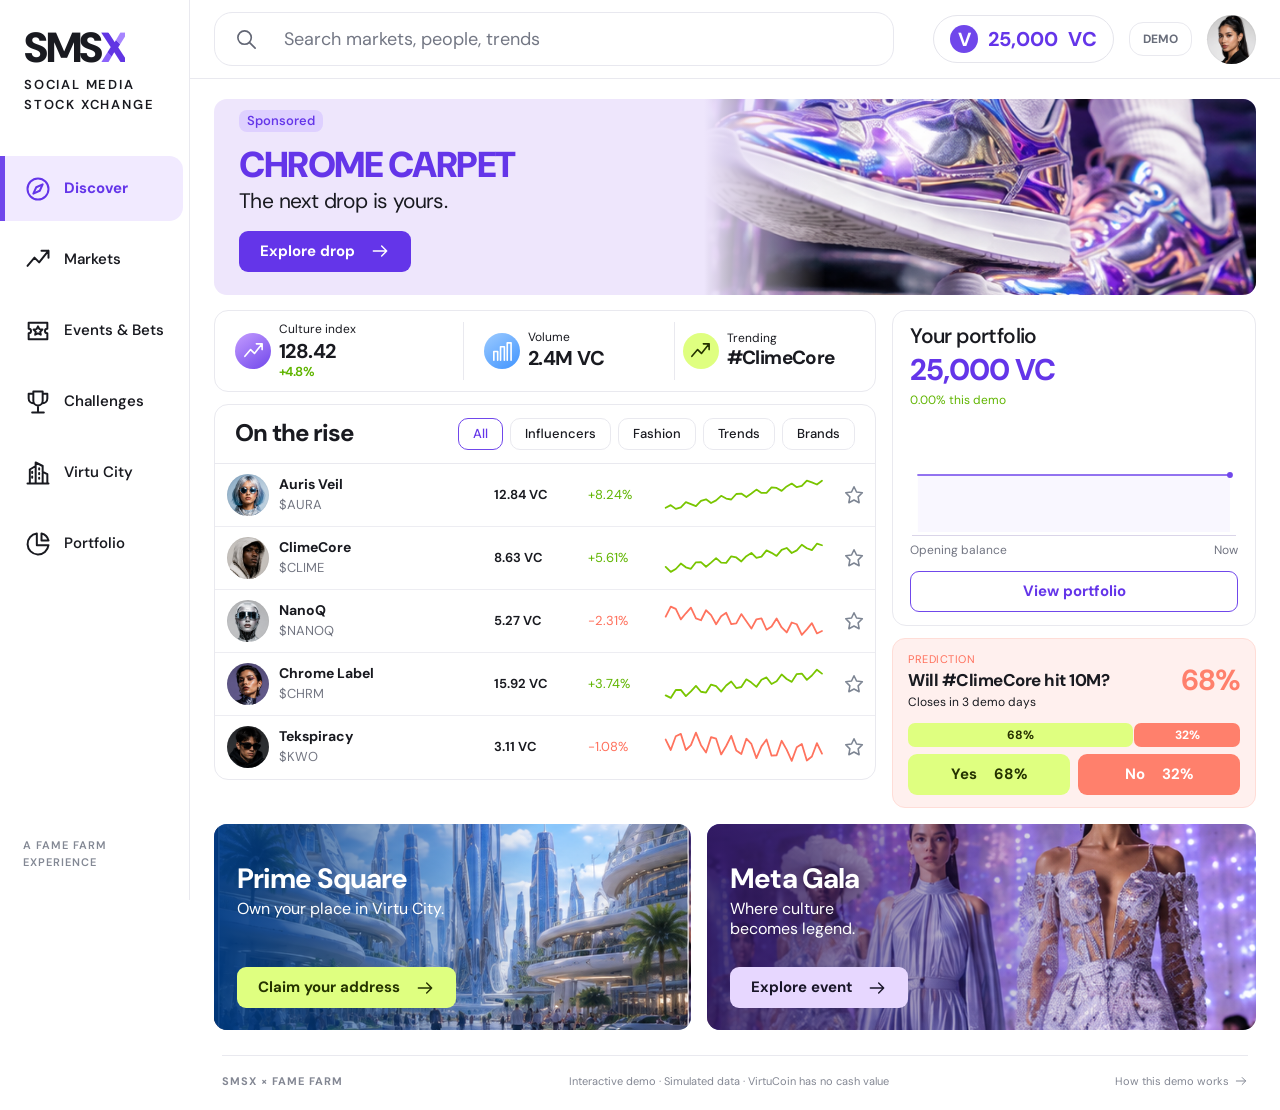
==== smsx/index.html @ 2bdb1ee5 "Add interactive SMSX culture exchange and EgoCorp embed" ====
<!doctype html>
<html lang="en">
<head>
  <meta charset="utf-8">
  <meta name="viewport" content="width=device-width,initial-scale=1">
  <meta name="theme-color" content="#7047eb">
  <meta name="description" content="Explore the Social Media Stock Xchange. Trade culture, back the next trend, and find your place in Virtu City in this interactive Fame Farm demo.">
  <title>SMSX — The Culture Exchange</title>
  <link rel="stylesheet" href="./styles.css">
  <script>if(new URLSearchParams(location.search).has('embed')) document.documentElement.classList.add('embedded');</script>
</head>
<body>
  <div id="app"></div>
  <dialog id="action-dialog" aria-labelledby="dialog-title"></dialog>
  <div id="toast" role="status" aria-live="polite"></div>
  <noscript>This interactive SMSX demo needs JavaScript enabled.</noscript>
  <script type="module" src="./app.mjs"></script>
</body>
</html>
---- smsx/styles.css ----
@import url('https://fonts.googleapis.com/css2?family=DM+Sans:wght@400;450;500;550;600;650;700;750;800;850;900&display=swap');
:root{font-family:'DM Sans',-apple-system,BlinkMacSystemFont,'Segoe UI',sans-serif;color:#191a20;background:#fff;font-synthesis:none;--purple:#7047eb;--purple-dark:#6435e9;--lavender:#eee7ff;--coral:#ff806c;--lime:#dfff80;--line:#e9e9ef;--muted:#727581;--green:#67b900;--ink:#191a20}
*{box-sizing:border-box}
body{margin:0;font-size:15px;line-height:1.5}
button,input,select{font:inherit}
button,a,input,select{-webkit-tap-highlight-color:transparent}
button{cursor:pointer;border:0;background:none;color:inherit}
button:disabled{cursor:default;opacity:.48}
button:focus-visible,a:focus-visible,input:focus-visible,select:focus-visible{outline:3px solid #a38aff;outline-offset:3px}
button{transition:background .15s,box-shadow .15s,transform .15s}
button:not(:disabled):active{transform:translateY(1px)}
a{color:inherit}
h1,h2,h3,p{margin:0}
h1,h2,h3{line-height:1.2;letter-spacing:-.045em}
h1{font-size:32px;font-weight:800}
h2{font-size:23px;font-weight:750}
h3{font-size:19px;font-weight:750}
small{font-size:13px}
.icon{width:23px;height:23px;flex-shrink:0;vertical-align:middle}
.unit{font-weight:inherit;white-space:nowrap}
#app{min-height:100vh}
.embedded #app{min-height:0}
.sidebar{width:218px;position:fixed;left:0;top:0;height:100vh;background:white;border-right:1px solid var(--line);display:flex;flex-direction:column;z-index:5}
.embedded .sidebar{position:absolute;height:100%;min-height:720px}
.brand{display:block;text-decoration:none;font-size:46px;font-weight:900;letter-spacing:-2.5px;line-height:1;margin:27px 30px 42px}
.brand-x{color:var(--purple);display:inline-block;background:linear-gradient(45deg,#8b63fb 35%,#6135e3 35%,#6135e3 66%,#a785ff 66%);background-clip:text;-webkit-background-clip:text;-webkit-text-fill-color:transparent}
.brand small{display:block;font-size:13px;font-weight:600;letter-spacing:1.8px;line-height:1.5;margin-top:6px}
.sidebar nav{display:grid;gap:6px}
.nav-item{display:flex;align-items:center;gap:17px;text-align:left;padding:20px 25px;font-size:16px;font-weight:550;min-height:65px;border-left:5px solid transparent;border-radius:0 14px 14px 0;margin-right:8px;white-space:nowrap}
.nav-item .icon{width:28px;height:28px}
.nav-item:hover{background:#f7f4ff}
.nav-item.active{color:var(--purple-dark);background:#f1eaff;border-left-color:var(--purple);font-weight:700}
.sidebar-foot{margin-top:auto;padding:30px 23px;color:#838894;font-weight:600;letter-spacing:1px;font-size:11px}
.workspace{margin-left:218px;min-width:0}
.topbar{height:79px;border-bottom:1px solid var(--line);display:flex;align-items:center;padding:14px 31px;gap:15px;background:#fff}
.search{height:54px;border:1px solid #e8e8ef;border-radius:18px;display:flex;align-items:center;gap:12px;padding:0 20px;flex:1;max-width:680px;margin-right:auto}
.search .icon{color:#626674}
.search input{width:100%;border:0;outline:0;background:transparent;font-size:18px;color:var(--ink);min-width:0}
.search input::placeholder{color:#737784}
.search-clear{padding:0;display:flex}
.search-clear[hidden]{display:none}
.balance{border:1px solid #e5e5ec;border-radius:30px;padding:8px 16px;display:flex;gap:10px;align-items:center;color:var(--purple-dark);font-size:23px;font-weight:750;white-space:nowrap}
.coin{width:28px;height:28px;border-radius:50%;background:var(--purple);color:white;font-size:19px;display:grid;place-items:center;line-height:1}
.demo-pill{font-size:12px;font-weight:700;border:1px solid var(--line);border-radius:14px;padding:7px 13px;color:#686d7a}
.avatar{width:51px;height:51px;display:inline-block;flex-shrink:0;border-radius:50%;background-image:url('./assets/portraits.png');background-size:300% 200%;background-position:var(--avatar-x) var(--avatar-y);background-color:#e6e4eb;box-shadow:inset 0 0 0 1px #191a2008}
.avatar.account{width:49px;height:49px}
.avatar.big{width:65px;height:65px}
main{padding:20px 32px 0;min-height:660px;max-width:1600px;margin:auto}
.campaign{height:196px;border-radius:13px;position:relative;overflow:hidden;background:#eee6fc;margin-bottom:15px}
.art{position:absolute;inset:0;background-image:url('./assets/editorial.png');background-size:300% auto;background-repeat:no-repeat}
.shoes{background-position:0% 72%}
.city-art{background-position:50% 64%}
.gala-art{background-position:100% 35%}
.campaign-art{left:47%;background-color:#bda3ed}
.campaign-art:after{content:'';position:absolute;inset:0;background:linear-gradient(90deg,#eee6fc,transparent 22%)}
.campaign-copy{position:relative;z-index:1;padding:11px 25px;height:100%;display:flex;align-items:flex-start;flex-direction:column;max-width:70%}
.sponsor-label{background:#ded0ff;color:var(--purple-dark);font-size:13px;border-radius:8px;padding:1px 8px;font-weight:550;margin-bottom:11px}
.campaign h1{color:var(--purple-dark);font-size:44px;font-weight:900;letter-spacing:-1.5px}
.campaign p{font-size:23px;line-height:1.25;margin:2px 0 17px;letter-spacing:-.6px}
.button{display:inline-flex;align-items:center;justify-content:center;gap:15px;min-height:41px;border-radius:9px;padding:9px 20px;font-size:15px;font-weight:700;line-height:1.25;border:1px solid transparent;white-space:normal}
.button .icon{width:20px;height:20px}
.button.purple,.stat-icon.purple,.stat-icon.violet{color:#fff;background:var(--purple-dark)}
.button.purple:hover{background:#5428d0;box-shadow:0 3px 9px #6435e923}
.button.lime,.stat-icon.lime{background:var(--lime);color:#253300}
.button.lime:hover{background:#d1f765}
.button.coral{background:var(--coral);color:#fff}
.button.coral:hover{background:#f46d59}
.button.lavender{background:#e7d7ff;color:#191629}
.button.dark{background:#23212b;color:white}
.button.outline{background:white;color:var(--purple-dark);border-color:var(--purple)}
.button.outline:hover{background:#f5f0ff}
.button.full{width:100%}
.button.small{min-height:34px;padding:7px 14px;font-size:14px}
.discover-grid{display:grid;grid-template-columns:minmax(0,1.82fr) minmax(280px,1fr);gap:16px}
.rise-column,.right-column{min-width:0;display:flex;flex-direction:column;gap:12px}
.panel{border:1px solid var(--line);border-radius:14px;background:#fff;overflow:hidden}
.market-stats{display:grid;grid-template-columns:1.12fr 1fr .9fr;min-height:76px;padding:11px 12px}
.market-stats>div,.market-stats>button{display:flex;align-items:center;gap:13px;position:relative;text-align:left;padding:0 6px}
.market-stats>div:not(:first-child),.market-stats>button{border-left:1px solid var(--line);padding-left:20px}
.stat-icon{width:45px;height:45px;display:inline-flex;align-items:center;justify-content:center;border-radius:50%;flex-shrink:0}
.stat-icon.purple{background:linear-gradient(145deg,#c49cff,#7047eb)}
.stat-icon.blue{background:linear-gradient(145deg,#9dcbff,#4094ff);color:white}
.stat-icon.coral{background:#fff0ea;color:#ff806c}
.stat-icon.lavender{background:#eee7ff;color:var(--purple)}
.market-stats small{display:block;font-size:14px;line-height:1.2;margin-bottom:2px}
.market-stats strong{font-size:23px;line-height:1.2;letter-spacing:-.6px;white-space:nowrap}
.market-stats em{font-style:normal;font-size:13px;font-weight:650;margin-left:4px}
.market-stats>button strong{font-size:19px}
.positive{color:#60b500}
.negative,.coral-text{color:#ff705c}
.panel-heading{display:flex;align-items:center;justify-content:space-between;padding:13px 20px;gap:8px;border-bottom:1px solid var(--line);min-height:51px}
.panel-heading h2{font-size:24px;white-space:nowrap}
.filters{display:flex;gap:7px;flex-wrap:wrap}
.chip{padding:5px 14px;border:1px solid var(--line);border-radius:10px;font-size:13px;font-weight:500;white-space:nowrap}
.chip:hover{background:#f5f1ff}
.chip.selected{border-color:var(--purple);color:var(--purple-dark)}
.market-row,.table-caption{display:grid;grid-template-columns:minmax(180px,1.8fr) minmax(95px,.9fr) minmax(70px,.8fr) minmax(75px,1.25fr) 34px;align-items:center;gap:9px;padding:7px 18px;min-height:63px}
.market-row:not(:last-child){border-bottom:1px solid #ededf2}
.market-row:hover{background:#fcfaff}
.asset-name{display:flex;align-items:center;gap:14px;text-align:left;min-width:0;padding:0}
.asset-name>span:last-child{min-width:0}
.asset-name strong{display:block;font-size:14px;font-weight:700;line-height:1.3}
.asset-name small{display:block;color:#737682;font-size:13px;margin-top:2px}
.market-price{text-align:left;font-size:14px;font-weight:650;padding:0;white-space:nowrap;font-variant-numeric:tabular-nums}
.change{font-size:15px;white-space:nowrap;font-variant-numeric:tabular-nums}
.chart{display:block;width:100%;height:auto;overflow:visible}
.chart-line{fill:none;stroke:currentColor;stroke-width:1.65;stroke-linejoin:round;stroke-linecap:round}
.chart.violet{color:var(--purple)}
.chart.green{color:#79c500}
.chart.coral{color:#ff735e}
.chart.large .chart-line{stroke-width:2}
.chart-fill{fill:currentColor;opacity:.045}
.chart.large{max-height:180px}
.spark-button{padding:0}
.watch{display:grid;place-items:center;padding:5px;color:#7d8593;border-radius:8px}
.watch .icon{width:22px;height:22px}
.watch:hover{background:#f0eaff;color:var(--purple)}
.watch.watched{color:var(--purple)}
.watch.watched .icon{fill:#e7ddff}
.portfolio-card{padding:13px 22px;min-height:290px;display:flex;flex-direction:column}
.portfolio-card h2{font-size:21px;font-weight:550;letter-spacing:-.6px}
.portfolio-amount{font-size:30px;line-height:1.4;color:var(--purple-dark);font-weight:750;letter-spacing:-1px}
.portfolio-change{font-size:12px}
.portfolio-chart{margin:6px 2px 0;flex:1;display:flex;align-items:center;min-height:118px;border-bottom:1px solid #dad5e9}
.portfolio-card .chart.large{height:120px}
.chart-axis{display:flex;justify-content:space-between;color:#727582;font-size:12px;margin:5px 0 12px}
.prediction-card{background:#fff0ee;border:1px solid #ffddd7;border-radius:13px;padding:12px 15px}
.prediction-top{display:flex;gap:12px;align-items:flex-start}
.prediction-icon{display:grid;place-items:center;border:1px solid #ffc9bf;border-radius:50%;width:40px;height:40px;flex-shrink:0;color:var(--coral)}
.prediction-top>div{flex:1}
.prediction-top small{display:block;font-size:11px;letter-spacing:.5px;margin-bottom:2px}
.prediction-top h3{font-size:17px;letter-spacing:-.5px}
.prediction-top p{font-size:12px;margin-top:3px}
.probability{font-size:29px;color:var(--coral);line-height:1.3;align-self:center;letter-spacing:-1px}
.probability-bar{display:flex;margin:12px 0 7px;gap:1px;height:24px;line-height:24px;font-size:12px;font-weight:750;text-align:center}
.probability-bar span:first-child{background:var(--lime);border-radius:7px;color:#273100}
.probability-bar span:last-child{background:var(--coral);border-radius:7px;color:white}
.bet-actions{display:flex;gap:8px}
.bet-actions .button{flex:1;font-size:15px;padding:10px 12px}
.bet-actions .button span{margin-left:2px}
.features{display:grid;grid-template-columns:1fr 1.15fr;gap:16px;margin-top:16px}
.feature{height:206px;border-radius:13px;position:relative;overflow:hidden;background:#b1caff}
.feature .art{left:0}
.feature .art:after{content:'';position:absolute;inset:0}
.city-feature .art:after{background:linear-gradient(90deg,#003c84e8,transparent 70%)}
.gala-feature .art:after{background:linear-gradient(90deg,#2c155cde,transparent 75%)}
.feature-copy{position:relative;z-index:1;color:#fff;padding:38px 23px 22px;display:flex;align-items:flex-start;flex-direction:column;height:100%}
.feature-copy h2{font-size:28px;letter-spacing:-.9px}
.feature-copy p{font-size:16px;line-height:1.25;margin-top:3px}
.feature-copy .button{margin-top:auto}
.app-footer{display:flex;align-items:center;justify-content:space-between;gap:15px;margin:25px 32px 0;padding:17px 0 20px;color:#838793;font-size:11px;border-top:1px solid var(--line)}
.app-footer>span:first-child{font-weight:700;letter-spacing:1px}
.app-footer button{font-size:11px;padding:0;display:flex;align-items:center;gap:5px}
.app-footer .icon{width:14px;height:14px}
.page-heading{display:flex;align-items:center;justify-content:space-between;gap:20px;margin:13px 0 26px}
.page-heading p{color:var(--muted);font-size:16px;margin-top:7px}
.small-tag{display:inline-flex;border-radius:7px;background:#f2eff9;color:#716488;padding:4px 9px;font-size:12px;font-weight:600}
.market-page-grid{display:grid;grid-template-columns:minmax(0,1.9fr) minmax(265px,1fr);gap:20px}
.table-caption{min-height:35px;color:var(--muted);font-size:12px;padding-top:9px;padding-bottom:9px;background:#faf9fc}
.market-page .panel-heading{padding:16px}
.market-page .market-row{min-height:75px}
.mirror-note{padding:23px}
.mirror-note h3{margin:15px 0 7px}
.mirror-note p{font-size:14px;color:var(--muted)}
.text-button{color:var(--purple);font-weight:650;padding:0;display:inline-flex;align-items:center;gap:8px;font-size:14px}
.text-button .icon{width:18px;height:18px}
.mirror-note .text-button{margin-top:20px}
.day-strip{background:#f7f4ff;padding:13px 18px;display:flex;align-items:center;gap:15px;border-radius:10px;margin-bottom:22px;font-size:14px;color:#746d86}
.day-strip strong{color:#4b347c}
.day-strip .text-button{margin-left:auto;font-size:13px}
.live-dot{height:8px;width:8px;border-radius:50%;background:#8bbf37;box-shadow:0 0 0 5px #e4f2cd}
.event-grid{display:grid;grid-template-columns:repeat(3,minmax(0,1fr));gap:20px}
.event-item{min-width:0;border-radius:16px;overflow:hidden;border:1px solid var(--line)}
.event-image{height:160px;position:relative;overflow:hidden;display:flex;align-items:center;justify-content:center;background:#e8daff}
.event-image .art{background-size:300% auto}
.event-image.clime{background:var(--lime);color:#375c00}
.event-image.nano{background:#d7edff;color:#1588df}
.event-image.auris{background:#ffdace;color:#e86950}
.event-image.music{background:#d9d2ff;color:var(--purple)}
.event-symbol{font-size:90px;font-weight:900;font-style:italic;letter-spacing:-8px;line-height:1}
.event-category{position:absolute;bottom:12px;left:14px;background:#ffffffeb;border:1px solid #fff8;border-radius:7px;padding:4px 9px;font-size:12px;font-weight:650}
.event-item .prediction-card{background:#fff;border:0;border-radius:0;padding:18px 15px 15px}
.event-item .prediction-icon{display:none}
.event-item .prediction-top{min-height:79px}
.event-item .prediction-top h3{font-size:19px}
.ad-invitation{display:flex;align-items:center;justify-content:space-between;gap:20px;padding:28px 32px;background:#eee6ff;border-radius:15px;margin:28px 0 5px;color:#44208b}
.ad-invitation p{font-size:14px;margin-top:5px}
.ad-invitation h2{margin-top:9px;font-size:25px}
.sponsored-strip{background:#fff5db;padding:15px 20px;border-radius:10px;display:flex;gap:20px;margin-bottom:20px}
.sponsored-strip span{font-size:12px}
.challenge-intro{background:#f6f7eb;border-radius:15px;padding:24px 28px;display:flex;align-items:center;gap:22px;margin-bottom:25px}
.challenge-intro .stat-icon{width:65px;height:65px}
.challenge-intro h2{font-size:24px}
.challenge-intro p{color:#787965;margin-top:6px}
.challenge-intro>strong{margin-left:auto;white-space:nowrap;font-size:30px;line-height:1.2}
.challenge-intro>strong span{display:block;font-size:12px;font-weight:500;color:var(--muted)}
.challenge-grid{display:grid;grid-template-columns:repeat(3,minmax(0,1fr));gap:20px}
.challenge-card{padding:23px;display:flex;flex-direction:column;align-items:stretch}
.challenge-card-top{display:flex;align-items:center;justify-content:space-between;margin-bottom:27px}
.challenge-card h2{font-size:24px;max-width:210px;min-height:57px}
.challenge-card p{color:var(--muted);font-size:14px;margin:15px 0 23px;min-height:63px}
.reward{font-size:30px;color:var(--purple);letter-spacing:-1px;margin-top:auto}
.reward span{font-size:13px;color:#72677f;letter-spacing:0}
.progress-track{height:7px;border-radius:5px;background:#ede8f8;margin-top:25px;overflow:hidden}
.progress-track span{display:block;height:100%;background:var(--purple)}
.progress-label{display:flex;justify-content:space-between;font-size:12px;color:var(--muted);margin:7px 0 20px}
.challenge-event{margin-top:25px;border-radius:16px;background:var(--lime);padding:35px;display:flex;position:relative;overflow:hidden;align-items:center;gap:35px}
.challenge-event h2{font-size:42px;margin:15px 0 10px}
.challenge-event p{margin-bottom:20px}
.giant-hash{font-size:200px;line-height:.8;color:#aad346;font-weight:900;margin-left:auto;transform:rotate(-12deg)}
.challenge-numbers{display:grid;gap:20px}
.challenge-numbers strong{font-size:27px}
.challenge-numbers span{display:block;font-size:12px;font-weight:500}
.city-overview{height:360px;border-radius:16px;position:relative;overflow:hidden;background:#448dd3}
.city-overview>.art:after{content:'';position:absolute;inset:0;background:linear-gradient(90deg,#03326feb,transparent 90%)}
.city-overview-copy{position:relative;z-index:1;color:white;padding:40px;max-width:70%}
.city-overview-copy h2{font-size:41px;line-height:1.1;margin:18px 0 14px}
.city-overview-copy p{margin-bottom:24px}
.city-overview .small-tag{background:#ffffff29;color:#fff}
.map-pin{position:absolute;display:flex;align-items:center;gap:8px;border-radius:25px;padding:9px 13px;background:white;box-shadow:0 6px 25px #00285040;color:var(--purple);font-size:13px;font-weight:700}
.pin-a{right:18%;bottom:28%}
.pin-b{right:7%;top:22%}
.section-heading{display:flex;align-items:center;justify-content:space-between;gap:15px;margin:30px 0 16px}
.section-heading>span{font-size:13px;color:var(--muted)}
.property-grid{display:grid;grid-template-columns:repeat(3,minmax(0,1fr));gap:20px}
.property-preview{height:170px;position:relative;overflow:hidden;width:100%;display:block}
.property-preview .art{transition:transform .4s}
.property-preview:hover .art{transform:scale(1.07)}
.district-1 .art{filter:hue-rotate(18deg)}
.district-2 .art{filter:hue-rotate(335deg)}
.property-kind{position:absolute;left:14px;bottom:12px;background:#ffffffed;padding:4px 9px;border-radius:7px;font-size:12px;font-weight:650}
.owned-tag{position:absolute;top:12px;right:12px;background:var(--lime);padding:4px 9px;border-radius:7px;font-size:12px;display:flex;align-items:center;gap:4px}
.owned-tag .icon{width:14px;height:14px}
.property-content{padding:18px 20px}
.property-content small{color:var(--purple)}
.property-content h3{margin:5px 0 8px}
.property-content p{font-size:13px;color:var(--muted)}
.property-content p span{padding:0 4px}
.property-content>div{margin-top:19px;display:flex;align-items:center;justify-content:space-between}
.property-content strong{font-size:22px;letter-spacing:-.7px}
.circle-button{border:1px solid var(--line);border-radius:50%;width:36px;height:36px;display:flex;align-items:center;justify-content:center;background:#fff}
.circle-button:hover{background:var(--lavender);color:var(--purple)}
.portfolio-summary{padding:27px;display:grid;grid-template-columns:1.6fr 1.2fr .7fr .7fr;align-items:center;gap:25px}
.portfolio-summary>div>span:first-child{color:var(--muted);font-size:13px;display:block;margin-bottom:7px}
.portfolio-summary h2{font-size:37px;color:var(--purple);margin-bottom:7px}
.portfolio-summary>div>strong{font-size:26px;letter-spacing:-1px}
.portfolio-summary>div>span:last-child{font-size:13px}
.holding-row{display:grid;grid-template-columns:1fr auto 100px;align-items:center;gap:28px;padding:18px 24px}
.holding-row:not(:last-child){border-bottom:1px solid var(--line)}
.holding-row .asset-name strong{font-size:16px}
.holding-row>strong{font-size:19px}
.portfolio-sections{display:grid;grid-template-columns:1fr 1fr;gap:22px}
.activity-row{display:flex;align-items:center;gap:15px;padding:18px 22px;min-height:75px;text-align:left}
.activity-row:not(:last-child){border-bottom:1px solid var(--line)}
.activity-row div{flex:1}
.activity-row strong{font-size:14px;display:block}
.activity-row small{display:block;color:var(--muted);font-size:12px;margin-top:3px}
.activity-row>strong{margin-left:auto;white-space:nowrap}
.activity-row.clickable{width:100%}
.activity-row.clickable:hover{background:#fbf9ff}
.trade-type{color:var(--purple);background:#f3edff;border-radius:9px;padding:9px}
.status{font-size:11px;font-weight:650;padding:6px 9px;border-radius:8px;max-width:130px;text-align:right;background:#f3edff;color:var(--purple)}
.status.won{background:#effad8;color:#56871e}
.status.lost{background:#ffebe6;color:#c15a41}
.empty{text-align:center;padding:38px 20px;color:var(--muted);font-size:14px}
.empty h3{color:var(--ink);margin:15px 0 7px}
.empty .button{margin-top:20px}
.small-empty{padding:26px 20px}
dialog{position:fixed;width:520px;max-width:calc(100% - 28px);max-height:calc(100dvh - 32px);border:1px solid #e7e2f0;border-radius:22px;box-shadow:0 25px 100px #22104435;margin:auto;padding:31px;overflow:auto;color:var(--ink);background:white}
dialog::backdrop{background:#23203461;backdrop-filter:blur(5px)}
.dialog-close{position:absolute;top:14px;right:14px;z-index:3}
dialog h2{font-size:30px;line-height:1.15;margin:13px 25px 9px 0;letter-spacing:-1px}
.dialog-lead{color:var(--muted);font-size:15px;margin:10px 0 22px}
.asset-detail-head{display:flex;gap:15px;align-items:center;margin-top:6px;padding-right:15px}
.asset-detail-head h2{font-size:27px;margin:6px 0 3px}
.asset-detail-head p{font-size:13px;color:var(--muted)}
.asset-detail-head .watch{margin-left:auto;margin-top:30px}
.asset-detail-price{display:flex;gap:17px;align-items:center;margin:23px 0 12px}
.asset-detail-price>strong{font-size:31px;letter-spacing:-1px}
.asset-detail-price>span{font-size:15px;font-weight:650}
.detail-stats{display:flex;justify-content:space-between;gap:14px;border-top:1px solid var(--line);border-bottom:1px solid var(--line);padding:16px 0;margin:17px 0;color:var(--muted);font-size:12px}
.detail-stats strong{display:block;color:var(--ink);font-size:15px;margin-top:3px}
.asset-description{font-size:13px;color:var(--muted);margin:15px 0 23px}
.trade-tabs{display:flex;background:#f4f1f9;border-radius:10px;padding:4px;gap:4px;margin:20px 0}
.trade-tabs button{flex:1;border-radius:7px;padding:8px;font-size:15px;font-weight:650}
.trade-tabs button.selected{background:white;color:var(--purple);box-shadow:0 1px 5px #29134112}
form label{display:flex;justify-content:space-between;gap:10px;font-size:14px;font-weight:650;margin:13px 0 7px}
form label span{font-weight:450;color:var(--muted)}
.quantity-field{display:flex;align-items:center;border:1px solid #dedbe7;border-radius:10px;padding:8px 16px;gap:10px}
.quantity-field input{width:100%;font-size:24px;font-weight:650;border:0;outline:none;min-width:0;padding:4px 0;color:var(--ink);background:transparent}
.quantity-field>span{color:var(--muted);font-size:14px}
.amount-shortcuts{display:flex;gap:8px;margin:9px 0 16px}
.amount-shortcuts button{flex:1;padding:6px;border-radius:7px;background:#f6f3fc;color:#7b6d92;font-size:13px}
.amount-shortcuts button:hover{background:#ebe0ff;color:var(--purple)}
form select,form>input{width:100%;padding:12px 14px;background:white;border:1px solid #dedbe7;border-radius:9px;color:var(--ink);font-size:15px}
.trade-total{display:flex;justify-content:space-between;align-items:center;gap:12px;margin:22px 0 7px;font-size:14px}
.trade-total strong{font-size:24px;letter-spacing:-.8px}
.field-hint{font-size:12px;color:var(--muted);line-height:1.5;margin:6px 0}
.form-error{font-size:13px;color:#c83d30;min-height:18px;margin:10px 0}
.transaction-note{display:block;font-size:11px;color:#8e8a96;text-align:center;margin-top:12px}
dialog .prediction-card{margin-bottom:23px}
.dialog-property-art{height:180px;border-radius:12px;overflow:hidden;position:relative;margin:-7px -7px 25px}
.ad-preview{padding:22px;margin:20px 0;border-radius:12px;background:linear-gradient(110deg,#e9ddff,#e4ddff);color:var(--purple)}
.ad-preview span{font-size:11px}
.ad-preview h3{font-size:28px;overflow-wrap:anywhere;margin:10px 0 4px}
.ad-preview p{color:#8776a5;font-size:13px}
.booking-status{display:flex;align-items:center;gap:8px;font-size:14px;padding:12px;background:#f1fbdc;color:#628a1e;border-radius:9px;margin:15px 0}
.demo-rules p{padding:13px 0;color:var(--muted);font-size:14px;border-bottom:1px solid var(--line)}
.demo-rules strong{color:var(--ink)}
.demo-rules{margin-bottom:20px}
.reset-cancel{margin-top:10px}
#toast{position:fixed;bottom:24px;left:50%;transform:translate(-50%,15px);opacity:0;pointer-events:none;z-index:30;background:#24212e;color:white;border:1px solid #ffffff1a;padding:13px 21px;border-radius:12px;box-shadow:0 8px 30px #18102226;font-size:14px;transition:.2s;max-width:calc(100% - 32px);width:max-content}
#toast.show{opacity:1;transform:translate(-50%,0)}
@media(min-width:1750px){main{padding-top:30px}.campaign{height:225px}.campaign-copy{padding-top:20px}.market-row{min-height:75px}.features .feature{height:245px}}
@media(max-width:1400px) and (min-width:1101px){.sidebar{width:190px}.workspace{margin-left:190px}.brand{margin-left:24px;font-size:42px}.nav-item{padding:17px 19px;gap:12px;font-size:15px}.topbar{padding-left:24px;padding-right:24px}.balance{font-size:20px}main{padding-left:24px;padding-right:24px}.campaign h1{font-size:36px}.campaign p{font-size:21px}.market-stats .stat-icon{width:36px;height:36px}.market-stats strong{font-size:20px}.market-stats>div,.market-stats>button{gap:8px;padding-left:8px}.market-stats small{font-size:12px}.panel-heading{flex-wrap:wrap}.market-row,.table-caption{grid-template-columns:minmax(140px,1.5fr) 87px 62px minmax(55px,1fr) 25px;gap:7px;padding-left:12px;padding-right:12px}.market-row .avatar{width:42px;height:42px}.asset-name{gap:10px}.change{font-size:13px}.market-price{font-size:13px}.portfolio-card{padding-left:17px;padding-right:17px}.prediction-icon{display:none}.market-stats em{display:block;margin-left:0}.market-stats{min-height:82px}.event-grid{grid-template-columns:repeat(2,minmax(0,1fr))}}
@media(max-width:1100px){
 .sidebar,.embedded .sidebar{position:relative;width:100%;height:auto;min-height:0;border-right:0;border-bottom:1px solid var(--line);display:flex;flex-direction:row;align-items:center;padding:12px 18px;gap:24px;overflow:auto}
 .brand{margin:0;font-size:32px;letter-spacing:-1.5px;white-space:nowrap;flex-shrink:0}.brand small,.sidebar-foot{display:none}
 .sidebar nav{display:flex;gap:4px;min-width:0}.nav-item{padding:10px 12px;min-height:40px;font-size:13px;gap:7px;border:0;border-radius:9px;margin:0}.nav-item .icon{width:19px;height:19px}.nav-item.active{border:0}
 .workspace{margin-left:0}.topbar{height:72px;padding:11px 22px;gap:10px}.search{height:47px;border-radius:13px;padding:0 15px}.search input{font-size:15px}.balance{font-size:18px;padding:8px 12px}.coin{width:25px;height:25px;font-size:17px}.avatar.account{width:40px;height:40px}
 main{padding:20px 22px 0}.campaign{height:182px}.campaign-copy{padding:12px 20px}.campaign h1{font-size:34px}.campaign p{font-size:20px}.campaign .button{min-height:37px;font-size:14px}.campaign-art{left:43%}
 .discover-grid{grid-template-columns:minmax(0,1.75fr) minmax(260px,1fr);gap:13px}.panel-heading{padding:12px 14px;flex-wrap:wrap}.panel-heading h2{font-size:22px}.filters{gap:5px}.chip{padding:4px 10px;font-size:12px}
 .market-stats{grid-template-columns:1fr 1fr 1fr;padding:12px 8px}.market-stats .stat-icon{display:none}.market-stats>div,.market-stats>button{padding:0 10px}.market-stats strong{font-size:21px}.market-stats em{display:block;font-size:11px;margin-left:0}.market-stats small{font-size:12px}.market-stats>button strong{font-size:15px}
 .market-row,.table-caption{grid-template-columns:minmax(142px,1.8fr) 78px 57px minmax(45px,1fr) 27px;gap:6px;padding:10px 12px;min-height:65px}.market-row .avatar{width:40px;height:40px}.market-price{font-size:12px}.change{font-size:12px}.asset-name{gap:9px}.asset-name strong{font-size:13px}.asset-name small{font-size:12px}.market-row .watch .icon{width:19px;height:19px}
 .portfolio-card{padding:14px 17px;min-height:279px}.portfolio-card h2{font-size:19px}.portfolio-amount{font-size:29px}.prediction-icon{display:none}.prediction-top h3{font-size:15px}.probability{font-size:25px}.prediction-top{gap:6px}.prediction-card{padding:12px}.prediction-top p{font-size:11px}.bet-actions .button{padding:9px 7px;font-size:13px;gap:5px}
 .features{gap:13px}.feature{height:197px}.feature-copy{padding:27px 19px 20px}.feature-copy h2{font-size:26px}.feature-copy p{font-size:14px}.feature-copy .button{font-size:13px;padding:9px 14px}
 .market-page-grid{grid-template-columns:minmax(0,1.9fr) minmax(250px,1fr)}
 .event-grid{grid-template-columns:repeat(2,minmax(0,1fr))}.event-item .prediction-icon{display:grid}.challenge-grid{gap:14px}.challenge-card{padding:20px}.challenge-card h2{font-size:22px}.challenge-card p{min-height:85px}.challenge-intro h2{font-size:22px}.challenge-intro p{font-size:14px}
 .property-grid{gap:14px}.property-content{padding:16px}.property-content p{font-size:12px}.portfolio-summary{grid-template-columns:1.5fr 1.2fr .7fr .7fr;gap:14px;padding:22px}.portfolio-summary h2{font-size:30px}.portfolio-summary>div>strong{font-size:23px}
 .app-footer{margin:22px 22px 0}.app-footer>span:first-child{display:none}
}
@media(max-width:800px){
 .sidebar{gap:18px}.nav-item{padding:9px 11px}.nav-item .icon{display:none}
 .discover-grid{grid-template-columns:1fr}.right-column{display:grid;grid-template-columns:1fr 1fr;gap:13px}.portfolio-card{min-height:235px}.portfolio-chart{min-height:90px}.portfolio-card .chart.large{height:95px}.right-column>.prediction-card{display:flex;flex-direction:column;justify-content:space-between}.prediction-top h3{font-size:19px}.prediction-top p{margin-top:10px;font-size:12px}.right-column .probability-bar{margin-top:auto}
 .market-stats .stat-icon{display:flex;width:35px;height:35px}.market-stats strong{font-size:20px}.market-stats em{display:inline-block;font-size:11px;margin-left:3px}.market-stats>button strong{font-size:17px}.market-stats small{font-size:12px}.market-stats>div,.market-stats>button{gap:10px}
 .panel-heading{flex-wrap:nowrap}.market-row,.table-caption{grid-template-columns:minmax(160px,1.7fr) minmax(80px,1fr) minmax(65px,.8fr) minmax(75px,1.1fr) 31px;gap:10px;min-height:68px;padding:9px 16px}.market-row .avatar{width:44px;height:44px}.asset-name strong{font-size:14px}.market-price,.change{font-size:14px}
 .campaign h1{font-size:32px}.campaign-art{left:40%}.campaign-copy{max-width:75%}.campaign-art:after{background:linear-gradient(90deg,#eee6fc,transparent 45%)}
 .market-page-grid{grid-template-columns:1fr}.market-page-grid>.right-column{display:none}
 .page-heading h1{font-size:29px}.page-heading p{font-size:14px}.page-heading .button{font-size:13px;gap:7px;padding:9px 13px}
 .challenge-grid{grid-template-columns:1fr}.challenge-card h2{min-height:0;max-width:none}.challenge-card p{min-height:0}.challenge-card-top{margin-bottom:15px}.challenge-card{display:grid;grid-template-columns:1fr auto;column-gap:25px}.challenge-card-top,.challenge-card p,.progress-track,.progress-label,.challenge-card>.button{grid-column:1/-1}.reward{grid-row:2;grid-column:2;font-size:25px;align-self:center;margin:0}.challenge-intro{padding:20px;gap:13px}.challenge-intro h2{font-size:20px}.challenge-intro .stat-icon{width:48px;height:48px}
 .challenge-event{padding:25px;gap:20px}.giant-hash{font-size:125px}.challenge-event h2{font-size:34px}
 .city-overview{height:320px}.city-overview-copy{padding:28px;max-width:85%}.city-overview-copy h2{font-size:34px}.map-pin{font-size:0;padding:10px}.map-pin span{display:none}.pin-a{bottom:17%;right:14%}.pin-b{top:20%;right:7%}
 .property-grid{grid-template-columns:repeat(2,minmax(0,1fr))}.property-content p{font-size:13px}
 .portfolio-summary{grid-template-columns:1fr 1fr;row-gap:24px}.portfolio-summary h2{font-size:34px}.portfolio-sections{grid-template-columns:1fr;gap:0}
}
@media(max-width:520px){
 body{font-size:14px}.sidebar,.embedded .sidebar{display:block;padding:14px 0 0;overflow:visible}.brand{font-size:34px;display:block;padding:0 18px;margin-bottom:13px}.sidebar nav{overflow:auto;padding:0 12px 12px;gap:5px}.nav-item{padding:8px 11px;min-height:36px;flex-shrink:0;font-size:12px}
 .topbar{height:auto;flex-wrap:wrap;padding:12px 17px;gap:8px}.search{order:2;width:100%;max-width:none;flex-basis:100%;height:43px;padding:0 13px;margin-top:5px}.search input{font-size:14px}.search .icon{width:19px;height:19px}.balance{margin-left:auto;font-size:16px;padding:5px 11px;min-height:35px}.coin{width:23px;height:23px;font-size:15px}.demo-pill{font-size:10px;padding:5px 9px}.avatar.account{width:32px;height:32px}.topbar:before{content:'The culture exchange.';font-size:12px;color:var(--muted);margin-right:auto}
 main{padding:14px 14px 0;min-height:540px}.campaign{height:172px;border-radius:11px;margin-bottom:12px}.campaign-copy{padding:13px 14px;max-width:87%}.campaign h1{font-size:26px;letter-spacing:-.8px}.campaign p{font-size:17px;max-width:170px;margin-top:6px;margin-bottom:11px}.campaign-art{left:43%}.campaign-art:after{background:linear-gradient(90deg,#eee6fc,transparent 50%)}.campaign .sponsor-label{font-size:10px;margin-bottom:10px}.campaign .button{font-size:12px;min-height:34px;padding:7px 12px;gap:9px}
 .market-stats{min-height:70px;padding:12px 3px;grid-template-columns:1.05fr .95fr 1fr}.market-stats .stat-icon{display:none}.market-stats>div,.market-stats>button{padding:0 10px}.market-stats small{font-size:11px}.market-stats strong{font-size:18px}.market-stats em{display:block;font-size:10px;margin-left:0}.market-stats>button strong{font-size:14px;letter-spacing:-.4px}
 .panel-heading{display:block;padding:13px 13px 10px}.panel-heading h2{font-size:21px;margin-bottom:10px}.filters{gap:5px;flex-wrap:nowrap;overflow:auto;padding-bottom:2px}.chip{font-size:11px;padding:5px 9px;border-radius:8px}
 .market-row,.table-caption{grid-template-columns:minmax(133px,1.5fr) 71px 54px 24px;gap:6px;min-height:68px;padding:10px 11px}.market-row .avatar{width:38px;height:38px}.market-row .asset-name{gap:8px}.asset-name strong{font-size:12px;letter-spacing:-.2px}.asset-name small{font-size:11px}.market-price{font-size:12px}.change{font-size:11px}.spark-button,.table-caption span:nth-child(4){display:none}.watch{padding:2px}.watch .icon{width:18px;height:18px}
 .right-column{grid-template-columns:1fr;gap:12px}.portfolio-card{padding:15px 17px;min-height:0;display:grid;grid-template-columns:1fr 1fr;column-gap:18px}.portfolio-card h2{font-size:16px}.portfolio-amount{font-size:27px;grid-column:1;grid-row:2}.portfolio-change{grid-column:1;font-size:11px}.portfolio-chart{grid-column:2;grid-row:1/4;min-height:85px;margin-top:0}.portfolio-card .chart.large{height:70px}.chart-axis{display:none}.portfolio-card .button{grid-column:1/-1;min-height:37px;margin-top:13px;font-size:13px}
 .right-column>.prediction-card{padding:15px}.prediction-top h3{font-size:17px}.prediction-top p{font-size:11px;margin-top:3px}.probability{font-size:28px}.prediction-icon{display:grid;width:37px;height:37px}.prediction-top{gap:10px}.right-column .probability-bar{margin-top:12px}.bet-actions .button{font-size:14px;min-height:38px}
 .features{grid-template-columns:1fr;gap:12px;margin-top:12px}.feature{height:185px}.feature-copy{padding:26px 20px 18px}.feature-copy h2{font-size:26px}.feature-copy p{font-size:14px}.feature-copy .button{font-size:13px}
 .app-footer{margin:18px 14px 0;display:block;padding:15px 0;text-align:center;font-size:10px}.app-footer>span:nth-child(2){display:block;font-size:10px}.app-footer button{margin:9px auto 0;font-size:11px}
 .page-heading{align-items:flex-start;margin:6px 0 20px;gap:12px;flex-wrap:wrap}.page-heading h1{font-size:29px}.page-heading p{font-size:13px}.page-heading .button{font-size:12px;min-height:35px;padding:8px 11px}
 .day-strip{gap:9px;font-size:11px;padding:12px;flex-wrap:wrap}.day-strip .text-button{font-size:11px;margin-left:0}.day-strip .live-dot{height:6px;width:6px}.day-strip>span:not(.live-dot){display:none}
 .event-grid{grid-template-columns:1fr;gap:16px}.event-image{height:155px}.event-item .prediction-top{min-height:60px}.event-item .prediction-top h3{font-size:19px}.event-item .prediction-icon{display:grid}.event-item .prediction-card{padding:17px}
 .ad-invitation{padding:22px;display:block}.ad-invitation>.button{margin-top:18px;font-size:13px}.ad-invitation p{font-size:13px}.ad-invitation h2{font-size:23px}
 .challenge-intro{display:block;padding:20px}.challenge-intro>.stat-icon{display:none}.challenge-intro h2{font-size:22px}.challenge-intro>strong{display:block;font-size:24px;margin-top:18px}.challenge-intro>strong span{display:inline;margin-left:9px}
 .challenge-card{display:block;padding:22px}.challenge-card h2{font-size:23px}.challenge-card p{margin:12px 0 20px}.reward{font-size:28px}.challenge-event{display:block}.challenge-event h2{font-size:36px}.giant-hash{position:absolute;right:10px;top:33px;font-size:115px;opacity:.35;pointer-events:none}.challenge-event>div{position:relative;z-index:1}.challenge-numbers{display:flex;gap:35px;margin-top:25px}.challenge-numbers strong{font-size:24px}
 .city-overview{height:290px}.city-overview-copy{padding:24px;max-width:96%}.city-overview-copy h2{font-size:30px;margin:17px 0 13px}.city-overview-copy p{font-size:12px;max-width:205px;margin-bottom:20px}.city-overview-copy .button{font-size:12px}.pin-a{right:9%;bottom:13%}.pin-b{right:6%;top:18%}
 .section-heading{margin:24px 0 13px}.section-heading h2{font-size:22px}.section-heading>span{font-size:11px}.section-heading .text-button{font-size:12px}
 .property-grid{grid-template-columns:1fr;gap:16px}.property-preview{height:190px}.property-content{padding:18px 20px}.property-content h3{font-size:23px}.property-content p{font-size:13px}
 .portfolio-summary{padding:19px;gap:20px 13px}.portfolio-summary h2{font-size:27px}.portfolio-summary>div>strong{font-size:23px}.portfolio-summary>div>span:first-child{font-size:11px}.portfolio-summary>div>span:last-child{font-size:11px}
 .holding-row{grid-template-columns:1fr auto;gap:12px;padding:16px}.holding-row .asset-name strong{font-size:14px}.holding-row .avatar{width:41px;height:41px}.holding-row>strong{font-size:16px}.holding-row>.button{grid-column:2;font-size:12px}
 .activity-row{padding:15px;gap:10px}.activity-row strong{font-size:13px}.status{font-size:10px;max-width:109px}.trade-type{padding:7px}.trade-type .icon{width:19px;height:19px}
 dialog{padding:25px 21px;max-width:calc(100% - 20px);border-radius:18px;max-height:calc(100dvh - 20px)}dialog h2{font-size:26px}.asset-detail-head{gap:12px}.avatar.big{width:56px;height:56px}.asset-detail-head h2{font-size:23px}.asset-detail-head .small-tag{font-size:10px}.asset-detail-price>strong{font-size:28px}.detail-stats strong{font-size:14px}.detail-stats{font-size:11px;gap:10px}.dialog-lead{font-size:14px}.dialog-close{top:10px;right:10px}.transaction-note{font-size:10px}
}
@media(prefers-reduced-motion:reduce){*,*:before,*:after{transition:none!important;animation:none!important;scroll-behavior:auto!important}}
@media(max-width:520px){
 .sidebar nav,.filters{scrollbar-width:none}.sidebar nav::-webkit-scrollbar,.filters::-webkit-scrollbar{display:none}
 .topbar .avatar.account{display:none}
 .topbar:before{font-size:11px}
 .campaign-art:after{background:linear-gradient(90deg,#eee6fc,rgba(238,230,252,.75) 32%,transparent 83%)}
}
@media(max-width:380px){
 .topbar:before{content:'Culture exchange';font-size:10px}
 .topbar{padding-left:14px;padding-right:14px;gap:6px}
 .balance{font-size:15px;padding:5px 8px}.balance .coin{width:20px;height:20px}
 .market-row,.table-caption{grid-template-columns:minmax(112px,1fr) 65px 48px 21px;gap:4px;padding:9px}
 .market-row .avatar{width:32px;height:32px}.market-row .asset-name{gap:6px}
 .asset-name strong{font-size:11px}.change{font-size:10px}
 .portfolio-amount{font-size:23px;white-space:nowrap}
}
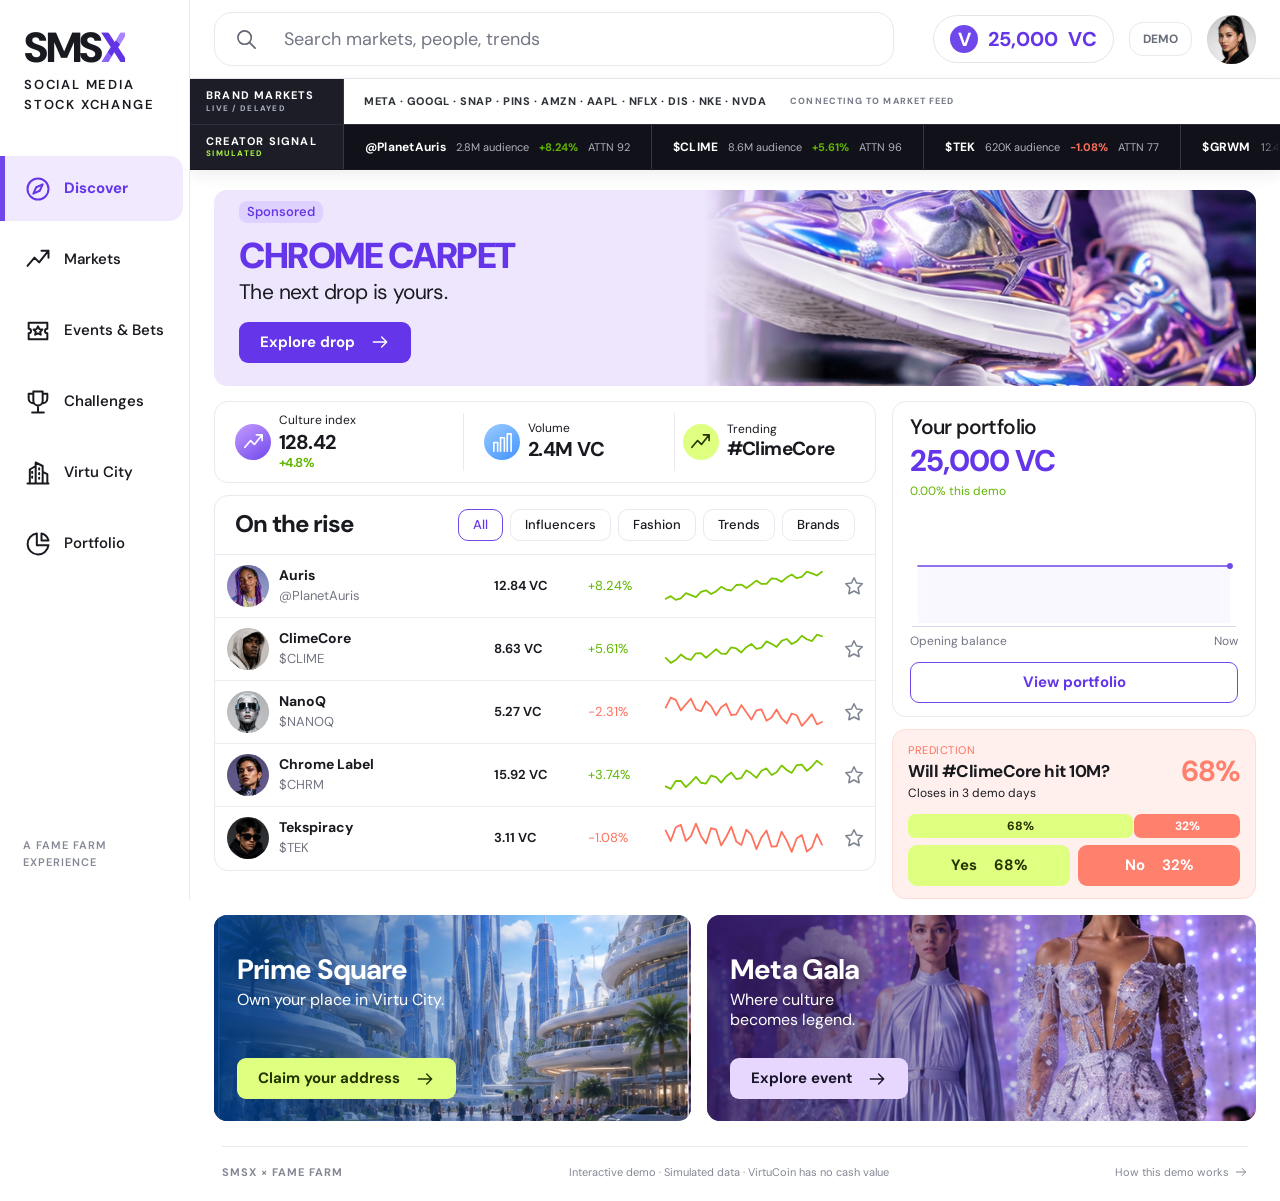
==== commit a5e2b7b6: "Add live brand ticker and NanoQ DNA market" ====
--- a/smsx/index.html
+++ b/smsx/index.html
@@ -7,6 +7,7 @@
   <meta name="description" content="Explore the Social Media Stock Xchange. Trade culture, back the next trend, and find your place in Virtu City in this interactive Fame Farm demo.">
   <title>SMSX — The Culture Exchange</title>
   <link rel="stylesheet" href="./styles.css">
+  <script type="module" src="https://www.tradingview-widget.com/w/en/tv-ticker-tape.js"></script>
   <script>if(new URLSearchParams(location.search).has('embed')) document.documentElement.classList.add('embedded');</script>
 </head>
 <body>
--- a/smsx/styles.css
+++ b/smsx/styles.css
@@ -45,6 +45,25 @@
 .avatar{width:51px;height:51px;display:inline-block;flex-shrink:0;border-radius:50%;background-image:url('./assets/portraits.png');background-size:300% 200%;background-position:var(--avatar-x) var(--avatar-y);background-color:#e6e4eb;box-shadow:inset 0 0 0 1px #191a2008}
 .avatar.account{width:49px;height:49px}
 .avatar.big{width:65px;height:65px}
+.avatar.auris-portrait{background-image:none;object-fit:cover;object-position:50% 40%}
+.exchange-board{border-bottom:1px solid #171822;background:#111219;color:#fff;box-shadow:0 5px 15px #15152212}
+.tape-row{display:grid;grid-template-columns:154px minmax(0,1fr);min-height:45px;align-items:center}
+.tape-row+.tape-row{border-top:1px solid #2d2e39}
+.tape-label{height:100%;padding:7px 16px;display:flex;flex-direction:column;justify-content:center;background:#1c1d26;border-right:1px solid #343641;letter-spacing:.08em;position:relative;z-index:2}
+.tape-label strong{font-size:11px;line-height:1.2;color:#fff}
+.tape-label small{font-size:8px;line-height:1.4;color:#a8f43d;font-weight:800;letter-spacing:.16em}
+.public-tape .tape-label small{color:#a8aebd}
+.tradingview-shell{height:45px;overflow:hidden;background:#fff;position:relative}
+.market-fallback{position:absolute;inset:0;display:flex;align-items:center;gap:24px;padding:0 20px;color:#31333b;font-size:11px;font-weight:800;letter-spacing:.05em;white-space:nowrap}
+.market-fallback span{color:#777c89;font-size:9px;letter-spacing:.12em}
+tv-ticker-tape{display:block;width:100%;min-height:45px;position:relative;z-index:1}
+.culture-window{overflow:hidden;min-width:0;mask-image:linear-gradient(90deg,transparent,#000 2%,#000 98%,transparent);-webkit-mask-image:linear-gradient(90deg,transparent,#000 2%,#000 98%,transparent)}
+.culture-track{display:flex;align-items:center;width:max-content;animation:culture-scroll 32s linear infinite;will-change:transform}
+.culture-repeat{display:contents}
+.culture-quote{height:44px;display:flex;align-items:center;gap:10px;padding:0 21px;border-right:1px solid #343641;white-space:nowrap;font-size:11px;color:#aeb1bc;font-variant-numeric:tabular-nums}
+.culture-quote strong{color:#fff;font-size:12px;letter-spacing:.02em}
+.culture-quote b{font-size:11px}
+@keyframes culture-scroll{to{transform:translateX(-50%)}}
 main{padding:20px 32px 0;min-height:660px;max-width:1600px;margin:auto}
 .campaign{height:196px;border-radius:13px;position:relative;overflow:hidden;background:#eee6fc;margin-bottom:15px}
 .art{position:absolute;inset:0;background-image:url('./assets/editorial.png');background-size:300% auto;background-repeat:no-repeat}
@@ -175,7 +194,12 @@
 .event-image .art{background-size:300% auto}
 .event-image.clime{background:var(--lime);color:#375c00}
 .event-image.nano{background:#d7edff;color:#1588df}
-.event-image.auris{background:#ffdace;color:#e86950}
+.event-image.nano-dna{background:radial-gradient(circle at 25% 20%,#a8f43d 0 3%,transparent 4%),radial-gradient(circle at 75% 75%,#55dcff 0 4%,transparent 5%),repeating-linear-gradient(135deg,#061c2d 0 13px,#0b3147 13px 26px);color:#baf75a}
+.event-image.nano-dna:before,.event-image.nano-dna:after{content:'';position:absolute;width:115px;height:115px;border:5px solid currentColor;border-left-color:transparent;border-right-color:transparent;border-radius:50%;transform:rotate(45deg);opacity:.38}
+.event-image.nano-dna:after{transform:rotate(-45deg);color:#55dcff}
+.event-image.nano-dna .event-symbol{position:relative;z-index:1;text-shadow:0 0 25px #a8f43d80}
+.event-image.auris{background:#b7acd8;color:#e86950}
+.event-portrait{display:block;width:100%;height:100%;object-fit:contain}
 .event-image.music{background:#d9d2ff;color:var(--purple)}
 .event-symbol{font-size:90px;font-weight:900;font-style:italic;letter-spacing:-8px;line-height:1}
 .event-category{position:absolute;bottom:12px;left:14px;background:#ffffffeb;border:1px solid #fff8;border-radius:7px;padding:4px 9px;font-size:12px;font-weight:650}
@@ -224,10 +248,9 @@
 .section-heading>span{font-size:13px;color:var(--muted)}
 .property-grid{display:grid;grid-template-columns:repeat(3,minmax(0,1fr));gap:20px}
 .property-preview{height:170px;position:relative;overflow:hidden;width:100%;display:block}
-.property-preview .art{transition:transform .4s}
-.property-preview:hover .art{transform:scale(1.07)}
-.district-1 .art{filter:hue-rotate(18deg)}
-.district-2 .art{filter:hue-rotate(335deg)}
+.property-image{display:block;width:100%;height:100%;object-fit:cover;object-position:center;background:#252334}
+.property-preview .property-image{transition:transform .4s}
+.property-preview:hover .property-image{transform:scale(1.07)}
 .property-kind{position:absolute;left:14px;bottom:12px;background:#ffffffed;padding:4px 9px;border-radius:7px;font-size:12px;font-weight:650}
 .owned-tag{position:absolute;top:12px;right:12px;background:var(--lime);padding:4px 9px;border-radius:7px;font-size:12px;display:flex;align-items:center;gap:4px}
 .owned-tag .icon{width:14px;height:14px}
@@ -346,6 +369,7 @@
 @media(max-width:520px){
  body{font-size:14px}.sidebar,.embedded .sidebar{display:block;padding:14px 0 0;overflow:visible}.brand{font-size:34px;display:block;padding:0 18px;margin-bottom:13px}.sidebar nav{overflow:auto;padding:0 12px 12px;gap:5px}.nav-item{padding:8px 11px;min-height:36px;flex-shrink:0;font-size:12px}
  .topbar{height:auto;flex-wrap:wrap;padding:12px 17px;gap:8px}.search{order:2;width:100%;max-width:none;flex-basis:100%;height:43px;padding:0 13px;margin-top:5px}.search input{font-size:14px}.search .icon{width:19px;height:19px}.balance{margin-left:auto;font-size:16px;padding:5px 11px;min-height:35px}.coin{width:23px;height:23px;font-size:15px}.demo-pill{font-size:10px;padding:5px 9px}.avatar.account{width:32px;height:32px}.topbar:before{content:'The culture exchange.';font-size:12px;color:var(--muted);margin-right:auto}
+ .tape-row{grid-template-columns:104px minmax(0,1fr);min-height:39px}.tape-label{padding:6px 10px}.tape-label strong{font-size:9px}.tape-label small{font-size:7px}.tradingview-shell{height:39px}tv-ticker-tape{min-height:39px}.culture-quote{height:38px;padding:0 15px;gap:8px;font-size:10px}.culture-quote strong,.culture-quote b{font-size:10px}
  main{padding:14px 14px 0;min-height:540px}.campaign{height:172px;border-radius:11px;margin-bottom:12px}.campaign-copy{padding:13px 14px;max-width:87%}.campaign h1{font-size:26px;letter-spacing:-.8px}.campaign p{font-size:17px;max-width:170px;margin-top:6px;margin-bottom:11px}.campaign-art{left:43%}.campaign-art:after{background:linear-gradient(90deg,#eee6fc,transparent 50%)}.campaign .sponsor-label{font-size:10px;margin-bottom:10px}.campaign .button{font-size:12px;min-height:34px;padding:7px 12px;gap:9px}
  .market-stats{min-height:70px;padding:12px 3px;grid-template-columns:1.05fr .95fr 1fr}.market-stats .stat-icon{display:none}.market-stats>div,.market-stats>button{padding:0 10px}.market-stats small{font-size:11px}.market-stats strong{font-size:18px}.market-stats em{display:block;font-size:10px;margin-left:0}.market-stats>button strong{font-size:14px;letter-spacing:-.4px}
  .panel-heading{display:block;padding:13px 13px 10px}.panel-heading h2{font-size:21px;margin-bottom:10px}.filters{gap:5px;flex-wrap:nowrap;overflow:auto;padding-bottom:2px}.chip{font-size:11px;padding:5px 9px;border-radius:8px}
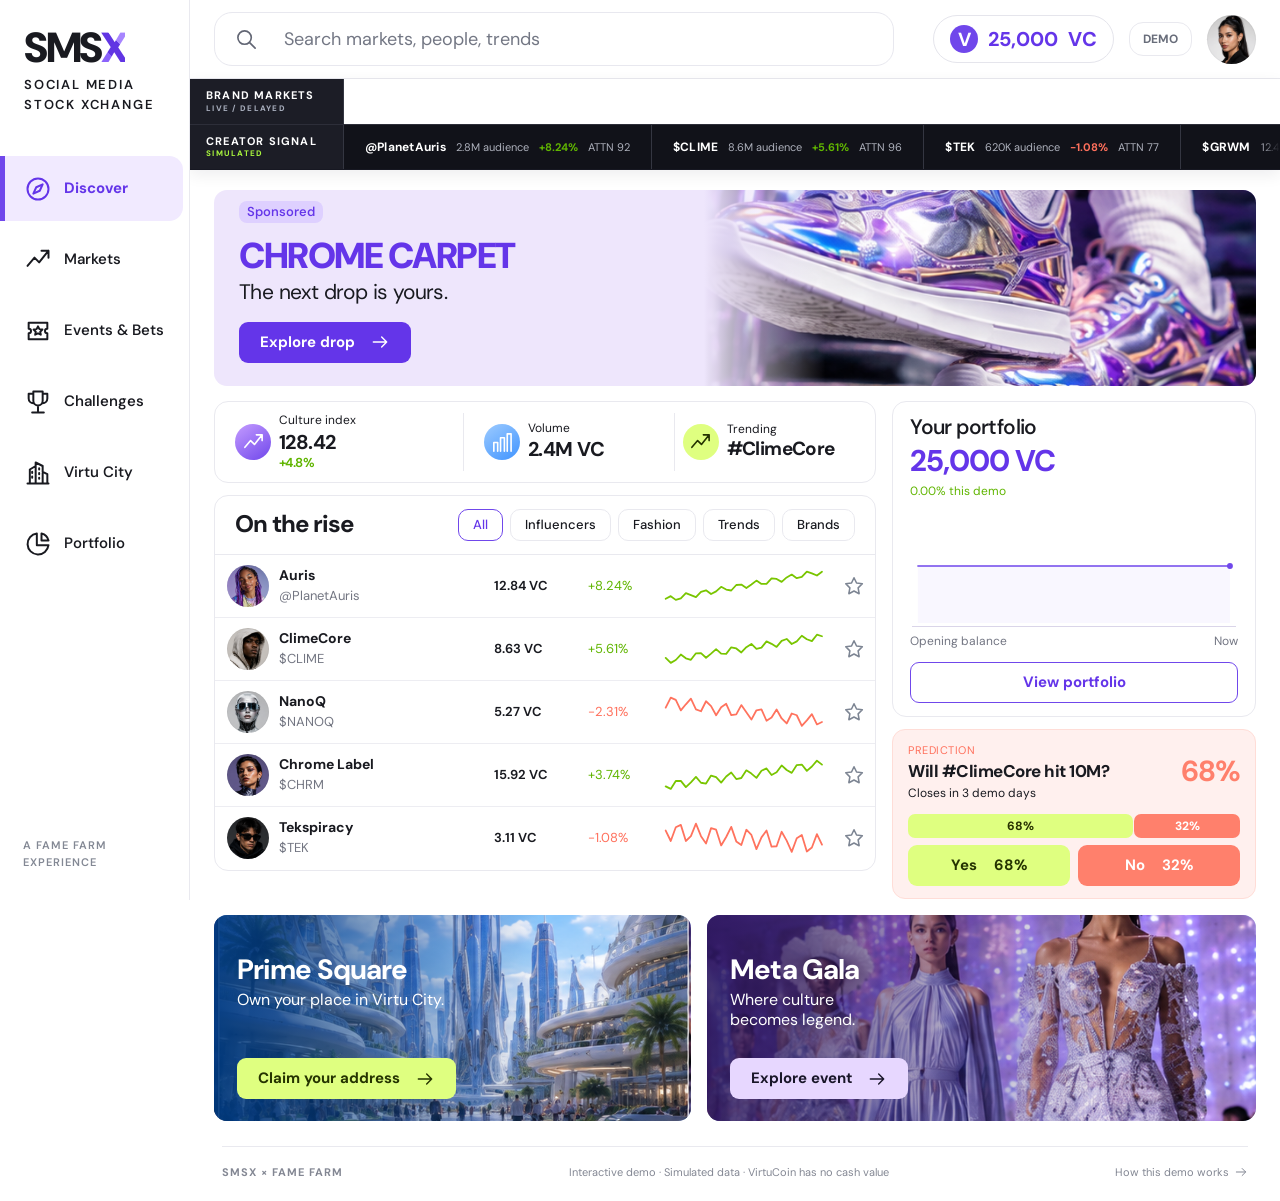
==== commit 61935071: "Use resilient TradingView market embed" ====
--- a/smsx/index.html
+++ b/smsx/index.html
@@ -7,11 +7,16 @@
   <meta name="description" content="Explore the Social Media Stock Xchange. Trade culture, back the next trend, and find your place in Virtu City in this interactive Fame Farm demo.">
   <title>SMSX — The Culture Exchange</title>
   <link rel="stylesheet" href="./styles.css">
-  <script type="module" src="https://www.tradingview-widget.com/w/en/tv-ticker-tape.js"></script>
   <script>if(new URLSearchParams(location.search).has('embed')) document.documentElement.classList.add('embedded');</script>
 </head>
 <body>
   <div id="app"></div>
+  <div id="public-market-widget" class="tradingview-widget-container" hidden>
+    <div class="tradingview-widget-container__widget"></div>
+    <script type="text/javascript" src="https://s3.tradingview.com/external-embedding/embed-widget-ticker-tape.js" async>
+    {"symbols":[{"proName":"NASDAQ:META","title":"Meta"},{"proName":"NASDAQ:GOOGL","title":"Google"},{"proName":"NYSE:SNAP","title":"Snap"},{"proName":"NASDAQ:PINS","title":"Pinterest"},{"proName":"NASDAQ:AMZN","title":"Amazon"},{"proName":"NASDAQ:AAPL","title":"Apple"},{"proName":"NASDAQ:NFLX","title":"Netflix"},{"proName":"NYSE:DIS","title":"Disney"},{"proName":"NYSE:NKE","title":"Nike"},{"proName":"NASDAQ:NVDA","title":"Nvidia"}],"showSymbolLogo":true,"isTransparent":true,"displayMode":"adaptive","colorTheme":"light","locale":"en"}
+    </script>
+  </div>
   <dialog id="action-dialog" aria-labelledby="dialog-title"></dialog>
   <div id="toast" role="status" aria-live="polite"></div>
   <noscript>This interactive SMSX demo needs JavaScript enabled.</noscript>
--- a/smsx/styles.css
+++ b/smsx/styles.css
@@ -56,7 +56,8 @@
 .tradingview-shell{height:45px;overflow:hidden;background:#fff;position:relative}
 .market-fallback{position:absolute;inset:0;display:flex;align-items:center;gap:24px;padding:0 20px;color:#31333b;font-size:11px;font-weight:800;letter-spacing:.05em;white-space:nowrap}
 .market-fallback span{color:#777c89;font-size:9px;letter-spacing:.12em}
-tv-ticker-tape{display:block;width:100%;min-height:45px;position:relative;z-index:1}
+.tradingview-widget-container{width:100%;height:45px;position:relative;z-index:1;background:#fff}
+.tradingview-widget-container__widget,.tradingview-widget-container iframe{width:100%!important;height:45px!important;display:block}
 .culture-window{overflow:hidden;min-width:0;mask-image:linear-gradient(90deg,transparent,#000 2%,#000 98%,transparent);-webkit-mask-image:linear-gradient(90deg,transparent,#000 2%,#000 98%,transparent)}
 .culture-track{display:flex;align-items:center;width:max-content;animation:culture-scroll 32s linear infinite;will-change:transform}
 .culture-repeat{display:contents}
@@ -369,7 +370,7 @@
 @media(max-width:520px){
  body{font-size:14px}.sidebar,.embedded .sidebar{display:block;padding:14px 0 0;overflow:visible}.brand{font-size:34px;display:block;padding:0 18px;margin-bottom:13px}.sidebar nav{overflow:auto;padding:0 12px 12px;gap:5px}.nav-item{padding:8px 11px;min-height:36px;flex-shrink:0;font-size:12px}
  .topbar{height:auto;flex-wrap:wrap;padding:12px 17px;gap:8px}.search{order:2;width:100%;max-width:none;flex-basis:100%;height:43px;padding:0 13px;margin-top:5px}.search input{font-size:14px}.search .icon{width:19px;height:19px}.balance{margin-left:auto;font-size:16px;padding:5px 11px;min-height:35px}.coin{width:23px;height:23px;font-size:15px}.demo-pill{font-size:10px;padding:5px 9px}.avatar.account{width:32px;height:32px}.topbar:before{content:'The culture exchange.';font-size:12px;color:var(--muted);margin-right:auto}
- .tape-row{grid-template-columns:104px minmax(0,1fr);min-height:39px}.tape-label{padding:6px 10px}.tape-label strong{font-size:9px}.tape-label small{font-size:7px}.tradingview-shell{height:39px}tv-ticker-tape{min-height:39px}.culture-quote{height:38px;padding:0 15px;gap:8px;font-size:10px}.culture-quote strong,.culture-quote b{font-size:10px}
+ .tape-row{grid-template-columns:104px minmax(0,1fr);min-height:39px}.tape-label{padding:6px 10px}.tape-label strong{font-size:9px}.tape-label small{font-size:7px}.tradingview-shell,.tradingview-widget-container,.tradingview-widget-container__widget,.tradingview-widget-container iframe{height:39px!important}.culture-quote{height:38px;padding:0 15px;gap:8px;font-size:10px}.culture-quote strong,.culture-quote b{font-size:10px}
  main{padding:14px 14px 0;min-height:540px}.campaign{height:172px;border-radius:11px;margin-bottom:12px}.campaign-copy{padding:13px 14px;max-width:87%}.campaign h1{font-size:26px;letter-spacing:-.8px}.campaign p{font-size:17px;max-width:170px;margin-top:6px;margin-bottom:11px}.campaign-art{left:43%}.campaign-art:after{background:linear-gradient(90deg,#eee6fc,transparent 50%)}.campaign .sponsor-label{font-size:10px;margin-bottom:10px}.campaign .button{font-size:12px;min-height:34px;padding:7px 12px;gap:9px}
  .market-stats{min-height:70px;padding:12px 3px;grid-template-columns:1.05fr .95fr 1fr}.market-stats .stat-icon{display:none}.market-stats>div,.market-stats>button{padding:0 10px}.market-stats small{font-size:11px}.market-stats strong{font-size:18px}.market-stats em{display:block;font-size:10px;margin-left:0}.market-stats>button strong{font-size:14px;letter-spacing:-.4px}
  .panel-heading{display:block;padding:13px 13px 10px}.panel-heading h2{font-size:21px;margin-bottom:10px}.filters{gap:5px;flex-wrap:nowrap;overflow:auto;padding-bottom:2px}.chip{font-size:11px;padding:5px 9px;border-radius:8px}
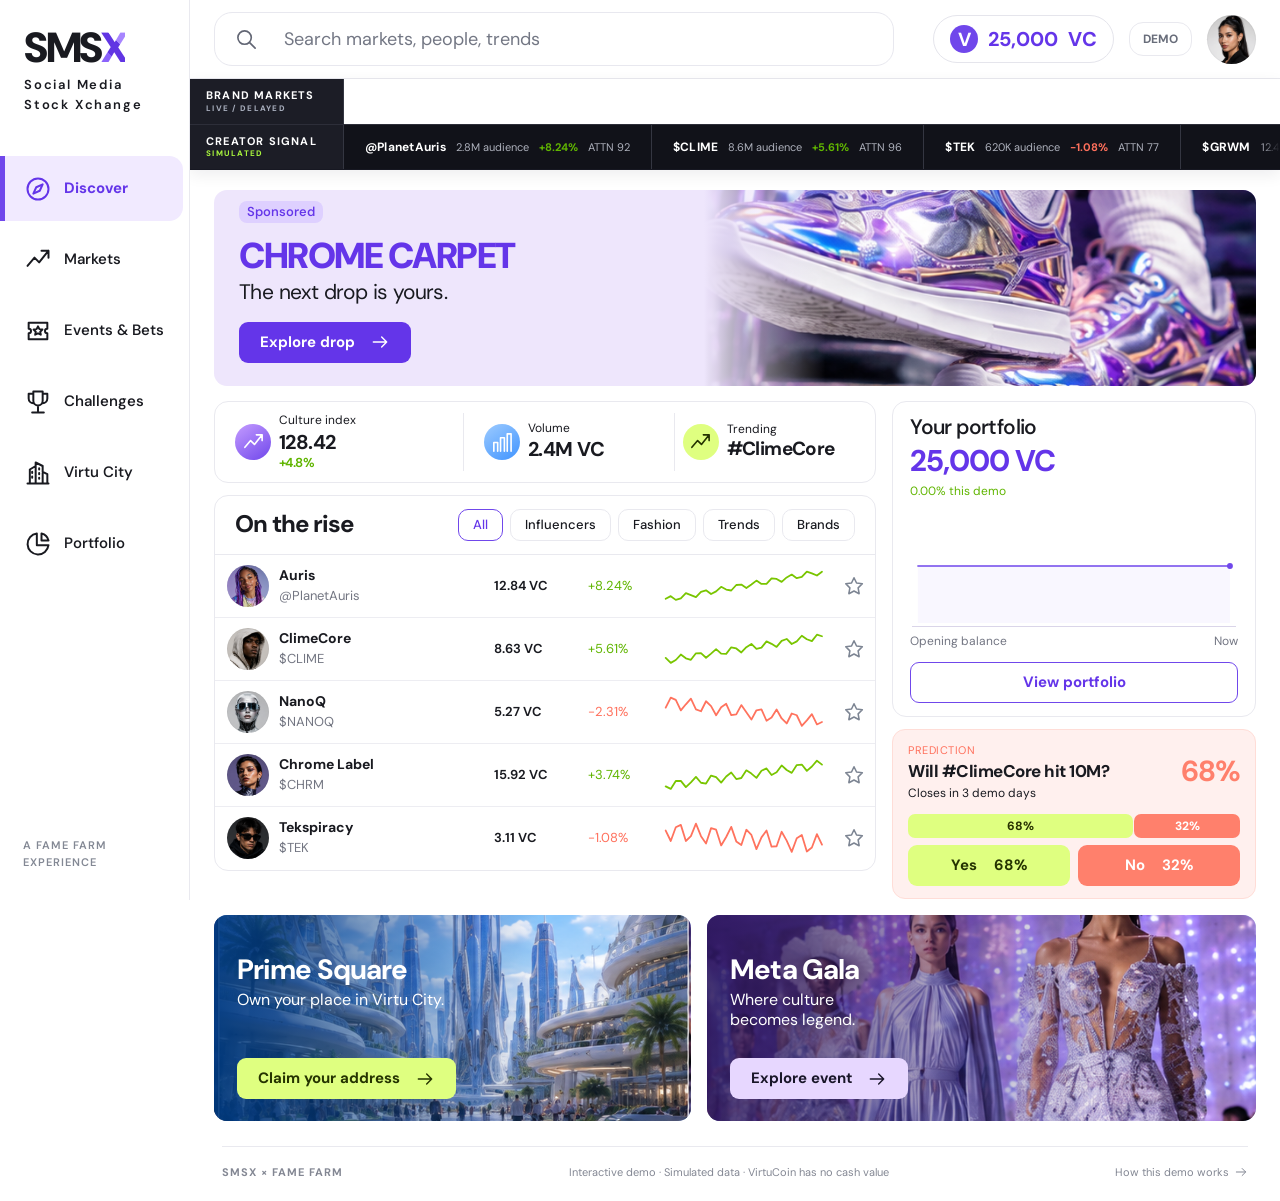
==== commit 7bc1a08f: "Finish SMSX lockup and anchor live ticker" ====
--- a/smsx/index.html
+++ b/smsx/index.html
@@ -11,11 +11,13 @@
 </head>
 <body>
   <div id="app"></div>
-  <div id="public-market-widget" class="tradingview-widget-container" hidden>
-    <div class="tradingview-widget-container__widget"></div>
-    <script type="text/javascript" src="https://s3.tradingview.com/external-embedding/embed-widget-ticker-tape.js" async>
-    {"symbols":[{"proName":"NASDAQ:META","title":"Meta"},{"proName":"NASDAQ:GOOGL","title":"Google"},{"proName":"NYSE:SNAP","title":"Snap"},{"proName":"NASDAQ:PINS","title":"Pinterest"},{"proName":"NASDAQ:AMZN","title":"Amazon"},{"proName":"NASDAQ:AAPL","title":"Apple"},{"proName":"NASDAQ:NFLX","title":"Netflix"},{"proName":"NYSE:DIS","title":"Disney"},{"proName":"NYSE:NKE","title":"Nike"},{"proName":"NASDAQ:NVDA","title":"Nvidia"}],"showSymbolLogo":true,"isTransparent":true,"displayMode":"adaptive","colorTheme":"light","locale":"en"}
-    </script>
+  <div id="public-market-widget-host">
+    <div class="tradingview-widget-container">
+      <div class="tradingview-widget-container__widget"></div>
+      <script type="text/javascript" src="https://s3.tradingview.com/external-embedding/embed-widget-ticker-tape.js">
+      {"symbols":[{"proName":"NASDAQ:META","title":"Meta"},{"proName":"NASDAQ:GOOGL","title":"Google"},{"proName":"NYSE:SNAP","title":"Snap"},{"proName":"NASDAQ:PINS","title":"Pinterest"},{"proName":"NASDAQ:AMZN","title":"Amazon"},{"proName":"NASDAQ:AAPL","title":"Apple"},{"proName":"NASDAQ:NFLX","title":"Netflix"},{"proName":"NYSE:DIS","title":"Disney"},{"proName":"NYSE:NKE","title":"Nike"},{"proName":"NASDAQ:NVDA","title":"Nvidia"}],"showSymbolLogo":true,"isTransparent":true,"displayMode":"adaptive","colorTheme":"light","locale":"en"}
+      </script>
+    </div>
   </div>
   <dialog id="action-dialog" aria-labelledby="dialog-title"></dialog>
   <div id="toast" role="status" aria-live="polite"></div>
--- a/smsx/styles.css
+++ b/smsx/styles.css
@@ -56,7 +56,7 @@
 .tradingview-shell{height:45px;overflow:hidden;background:#fff;position:relative}
 .market-fallback{position:absolute;inset:0;display:flex;align-items:center;gap:24px;padding:0 20px;color:#31333b;font-size:11px;font-weight:800;letter-spacing:.05em;white-space:nowrap}
 .market-fallback span{color:#777c89;font-size:9px;letter-spacing:.12em}
-.tradingview-widget-container{width:100%;height:45px;position:relative;z-index:1;background:#fff}
+#public-market-widget-host,.tradingview-widget-container{width:100%;height:45px;position:relative;z-index:1;background:#fff}
 .tradingview-widget-container__widget,.tradingview-widget-container iframe{width:100%!important;height:45px!important;display:block}
 .culture-window{overflow:hidden;min-width:0;mask-image:linear-gradient(90deg,transparent,#000 2%,#000 98%,transparent);-webkit-mask-image:linear-gradient(90deg,transparent,#000 2%,#000 98%,transparent)}
 .culture-track{display:flex;align-items:center;width:max-content;animation:culture-scroll 32s linear infinite;will-change:transform}
@@ -370,7 +370,7 @@
 @media(max-width:520px){
  body{font-size:14px}.sidebar,.embedded .sidebar{display:block;padding:14px 0 0;overflow:visible}.brand{font-size:34px;display:block;padding:0 18px;margin-bottom:13px}.sidebar nav{overflow:auto;padding:0 12px 12px;gap:5px}.nav-item{padding:8px 11px;min-height:36px;flex-shrink:0;font-size:12px}
  .topbar{height:auto;flex-wrap:wrap;padding:12px 17px;gap:8px}.search{order:2;width:100%;max-width:none;flex-basis:100%;height:43px;padding:0 13px;margin-top:5px}.search input{font-size:14px}.search .icon{width:19px;height:19px}.balance{margin-left:auto;font-size:16px;padding:5px 11px;min-height:35px}.coin{width:23px;height:23px;font-size:15px}.demo-pill{font-size:10px;padding:5px 9px}.avatar.account{width:32px;height:32px}.topbar:before{content:'The culture exchange.';font-size:12px;color:var(--muted);margin-right:auto}
- .tape-row{grid-template-columns:104px minmax(0,1fr);min-height:39px}.tape-label{padding:6px 10px}.tape-label strong{font-size:9px}.tape-label small{font-size:7px}.tradingview-shell,.tradingview-widget-container,.tradingview-widget-container__widget,.tradingview-widget-container iframe{height:39px!important}.culture-quote{height:38px;padding:0 15px;gap:8px;font-size:10px}.culture-quote strong,.culture-quote b{font-size:10px}
+ .tape-row{grid-template-columns:104px minmax(0,1fr);min-height:39px}.tape-label{padding:6px 10px}.tape-label strong{font-size:9px}.tape-label small{font-size:7px}.tradingview-shell,#public-market-widget-host,.tradingview-widget-container,.tradingview-widget-container__widget,.tradingview-widget-container iframe{height:39px!important}.culture-quote{height:38px;padding:0 15px;gap:8px;font-size:10px}.culture-quote strong,.culture-quote b{font-size:10px}
  main{padding:14px 14px 0;min-height:540px}.campaign{height:172px;border-radius:11px;margin-bottom:12px}.campaign-copy{padding:13px 14px;max-width:87%}.campaign h1{font-size:26px;letter-spacing:-.8px}.campaign p{font-size:17px;max-width:170px;margin-top:6px;margin-bottom:11px}.campaign-art{left:43%}.campaign-art:after{background:linear-gradient(90deg,#eee6fc,transparent 50%)}.campaign .sponsor-label{font-size:10px;margin-bottom:10px}.campaign .button{font-size:12px;min-height:34px;padding:7px 12px;gap:9px}
  .market-stats{min-height:70px;padding:12px 3px;grid-template-columns:1.05fr .95fr 1fr}.market-stats .stat-icon{display:none}.market-stats>div,.market-stats>button{padding:0 10px}.market-stats small{font-size:11px}.market-stats strong{font-size:18px}.market-stats em{display:block;font-size:10px;margin-left:0}.market-stats>button strong{font-size:14px;letter-spacing:-.4px}
  .panel-heading{display:block;padding:13px 13px 10px}.panel-heading h2{font-size:21px;margin-bottom:10px}.filters{gap:5px;flex-wrap:nowrap;overflow:auto;padding-bottom:2px}.chip{font-size:11px;padding:5px 9px;border-radius:8px}
